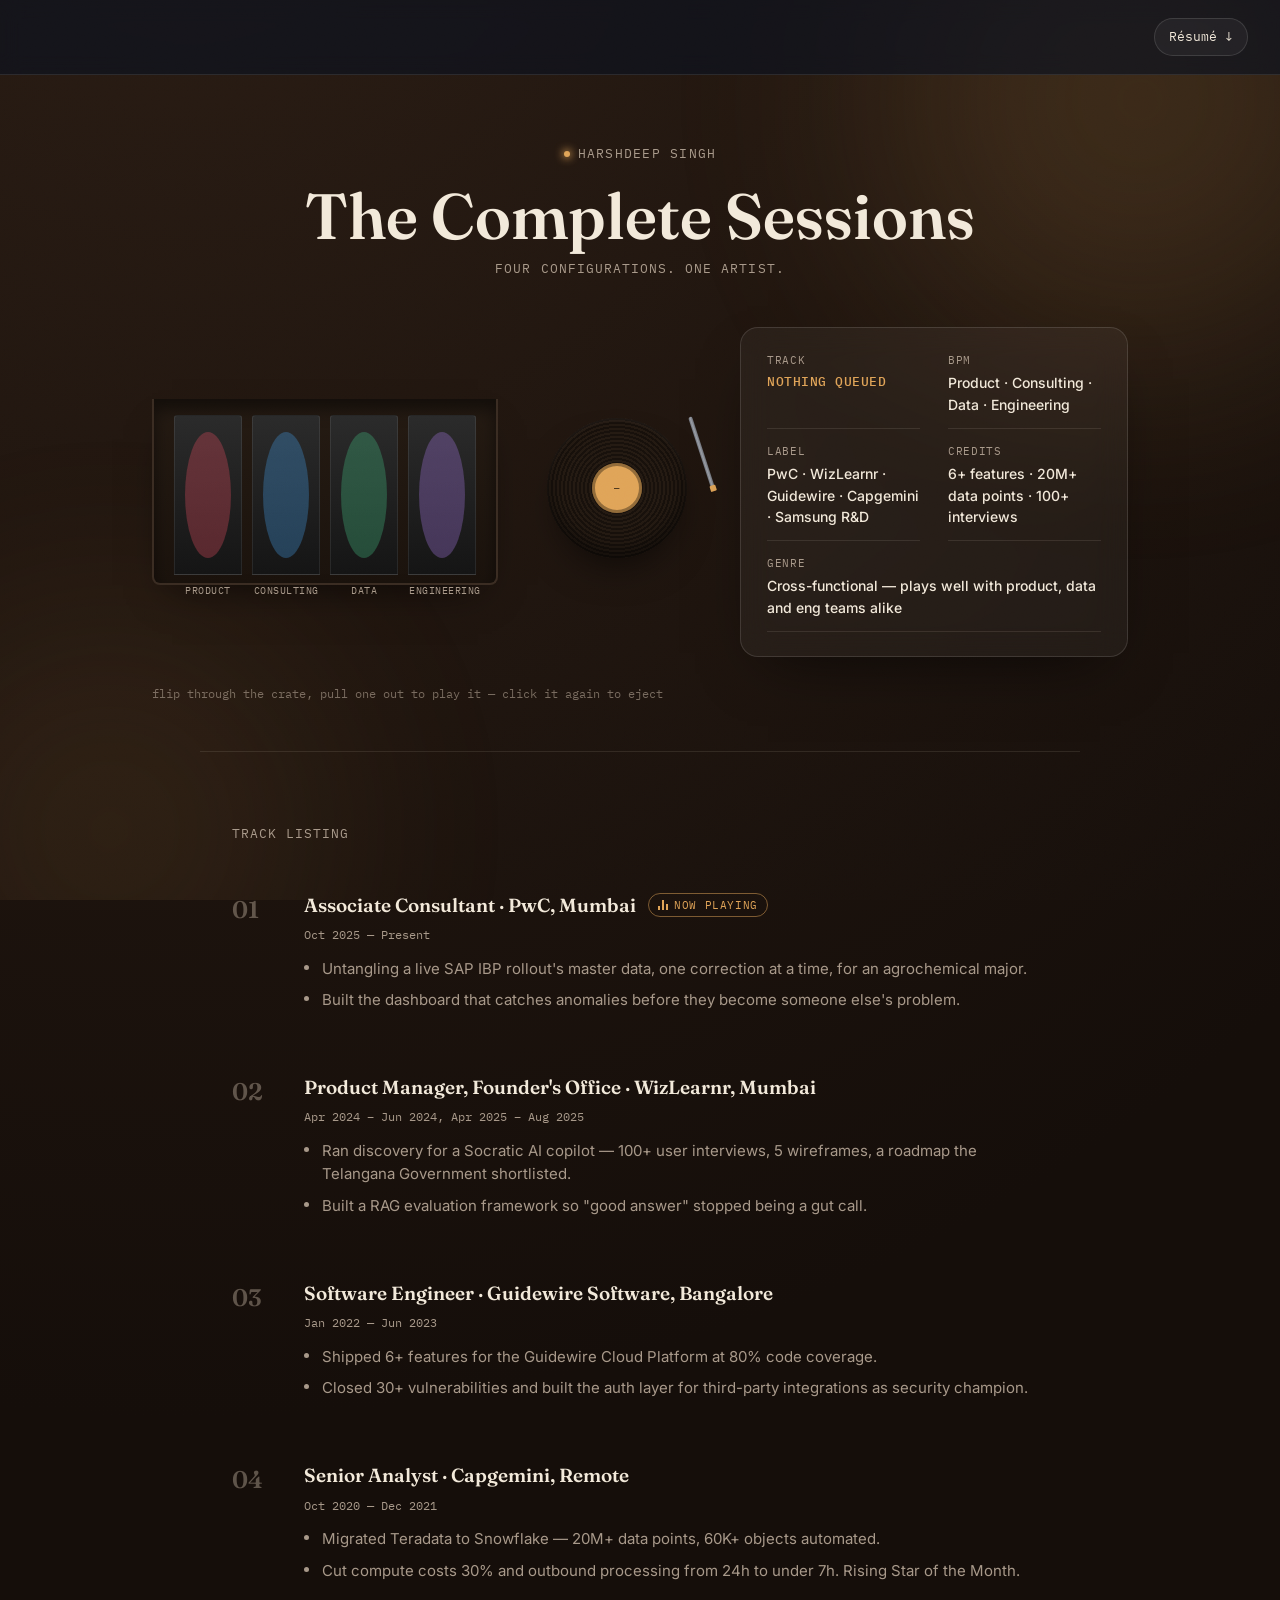
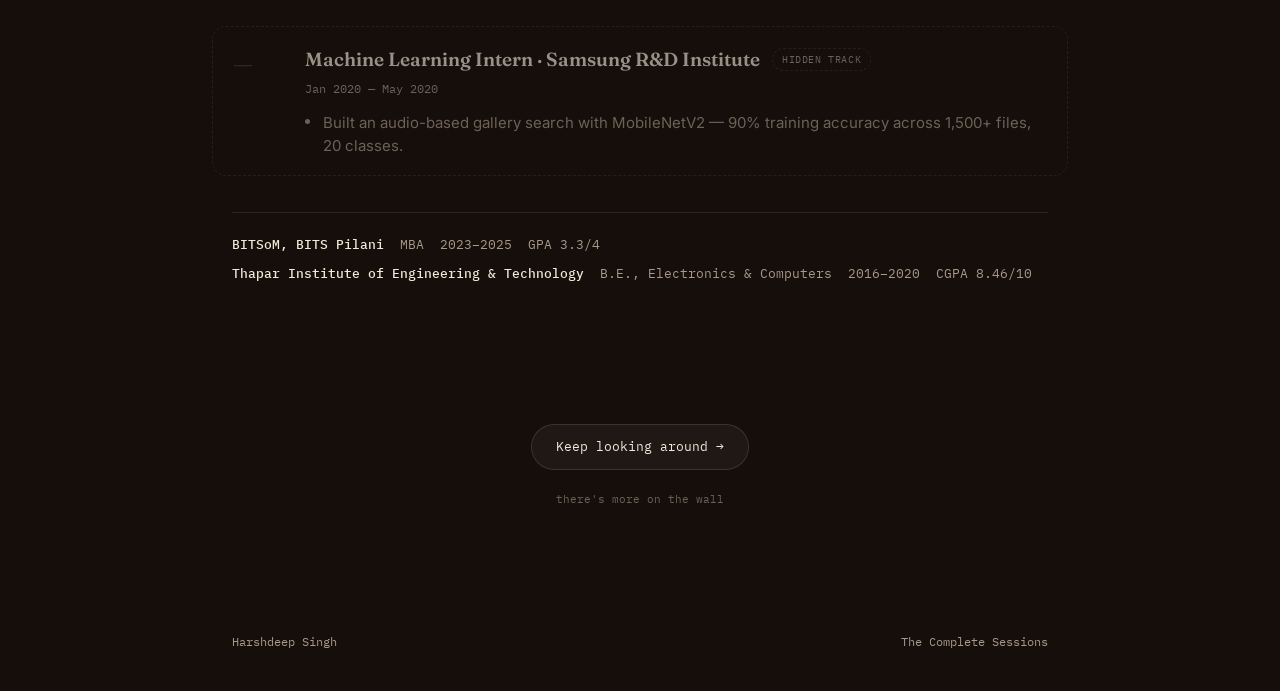
==== floor.html @ f2054746 "Add files via upload" ====
<!DOCTYPE html>
<html lang="en">
<head>
<meta charset="UTF-8">
<meta name="viewport" content="width=device-width, initial-scale=1.0">
<title>Harshdeep's — The Floor</title>
<meta name="description" content="Harshdeep Singh — four configurations, one artist: Product, Consulting, Data, Engineering.">

<link rel="preconnect" href="https://fonts.googleapis.com">
<link rel="preconnect" href="https://fonts.gstatic.com" crossorigin>
<link href="https://fonts.googleapis.com/css2?family=Fraunces:opsz,wght@9..144,300;9..144,500;9..144,600;9..144,700&family=Inter:wght@400;500;600&family=IBM+Plex+Mono:wght@400;500&display=swap" rel="stylesheet">
<link rel="stylesheet" href="styles.css">
</head>
<body data-mode="overview" data-page="floor">

<div class="grain" aria-hidden="true"></div>
<div class="bg-ambient" aria-hidden="true">
  <span class="blob blob--a"></span>
  <span class="blob blob--b"></span>
</div>

<nav class="nav">
  <div class="nav__links"></div>
  <a class="nav__resume" href="https://drive.google.com/file/d/1-5M2BheT80IlMUJ9oXyYekqQb4ygV8jG/view?usp=sharing" target="_blank" rel="noopener">Résumé ↓</a>
</nav>

<main>

  <!-- COVER + CRATE -->
  <section class="hero" id="top">
    <div class="cover">
      <p class="hero__kicker"><span class="kicker-dot"></span>Harshdeep Singh</p>
      <h1 class="hero__headline">The Complete Sessions</h1>
      <p class="hero__sub">Four configurations. One artist.</p>
    </div>

    <div class="hero__grid">
      <div class="rig">
        <div class="crate" id="crate">
          <div class="sleeve" data-mode="product">
            <span class="sleeve__label">Product</span>
          </div>
          <div class="sleeve" data-mode="consulting">
            <span class="sleeve__label">Consulting</span>
          </div>
          <div class="sleeve" data-mode="data">
            <span class="sleeve__label">Data</span>
          </div>
          <div class="sleeve" data-mode="engineering">
            <span class="sleeve__label">Engineering</span>
          </div>
        </div>

        <div class="player">
          <div class="platter" id="platter"></div>
          <div class="platter__label" id="platter-label"><span id="track-name">—</span></div>
          <div class="needle" id="needle"></div>
        </div>
      </div>

      <div class="spec-card" id="liner-notes">
        <p class="spec__row">
          <span class="spec__label">Track</span>
          <span class="spec__value" id="spec-config">Nothing queued</span>
        </p>
        <p class="spec__row">
          <span class="spec__label">BPM</span>
          <span class="spec__value" id="spec-stack">Product · Consulting · Data · Engineering</span>
        </p>
        <p class="spec__row">
          <span class="spec__label">Label</span>
          <span class="spec__value" id="spec-proven">PwC · WizLearnr · Guidewire · Capgemini · Samsung R&amp;D</span>
        </p>
        <p class="spec__row">
          <span class="spec__label">Credits</span>
          <span class="spec__value" id="spec-shipped">6+ features · 20M+ data points · 100+ interviews</span>
        </p>
        <p class="spec__row spec__row--wide">
          <span class="spec__label">Genre</span>
          <span class="spec__value" id="spec-deploy">Cross-functional — plays well with product, data and eng teams alike</span>
        </p>
      </div>
    </div>

    <p class="hero__hint" id="hint">flip through the crate, pull one out to play it — click it again to eject</p>
  </section>

  <!-- TRACK LISTING (Experience) -->
  <section class="section" id="tracklist">
    <p class="eyebrow">Track listing</p>

    <div class="tracks">

      <article class="track" data-mode="consulting">
        <div class="track__num">01</div>
        <div class="track__body">
          <div class="track__head">
            <h3>Associate Consultant · PwC, Mumbai</h3>
            <span class="now-playing"><span class="eq"><i></i><i></i><i></i></span>Now Playing</span>
          </div>
          <p class="track__date">Oct 2025 — Present</p>
          <ul>
            <li>Untangling a live SAP IBP rollout's master data, one correction at a time, for an agrochemical major.</li>
            <li>Built the dashboard that catches anomalies before they become someone else's problem.</li>
          </ul>
        </div>
      </article>

      <article class="track" data-mode="product">
        <div class="track__num">02</div>
        <div class="track__body">
          <h3>Product Manager, Founder's Office · WizLearnr, Mumbai</h3>
          <p class="track__date">Apr 2024 – Jun 2024, Apr 2025 – Aug 2025</p>
          <ul>
            <li>Ran discovery for a Socratic AI copilot — 100+ user interviews, 5 wireframes, a roadmap the Telangana Government shortlisted.</li>
            <li>Built a RAG evaluation framework so "good answer" stopped being a gut call.</li>
          </ul>
        </div>
      </article>

      <article class="track" data-mode="engineering">
        <div class="track__num">03</div>
        <div class="track__body">
          <h3>Software Engineer · Guidewire Software, Bangalore</h3>
          <p class="track__date">Jan 2022 — Jun 2023</p>
          <ul>
            <li>Shipped 6+ features for the Guidewire Cloud Platform at 80% code coverage.</li>
            <li>Closed 30+ vulnerabilities and built the auth layer for third-party integrations as security champion.</li>
          </ul>
        </div>
      </article>

      <article class="track" data-mode="data">
        <div class="track__num">04</div>
        <div class="track__body">
          <h3>Senior Analyst · Capgemini, Remote</h3>
          <p class="track__date">Oct 2020 — Dec 2021</p>
          <ul>
            <li>Migrated Teradata to Snowflake — 20M+ data points, 60K+ objects automated.</li>
            <li>Cut compute costs 30% and outbound processing from 24h to under 7h. Rising Star of the Month.</li>
          </ul>
        </div>
      </article>

      <article class="track track--hidden" data-mode="data">
        <div class="track__num">—</div>
        <div class="track__body">
          <div class="track__head">
            <h3>Machine Learning Intern · Samsung R&amp;D Institute</h3>
            <span class="hidden-tag">Hidden Track</span>
          </div>
          <p class="track__date">Jan 2020 — May 2020</p>
          <ul>
            <li>Built an audio-based gallery search with MobileNetV2 — 90% training accuracy across 1,500+ files, 20 classes.</li>
          </ul>
        </div>
      </article>

    </div>

    <div class="edu-strip">
      <p><span>BITSoM, BITS Pilani</span><span>MBA</span><span>2023–2025</span><span>GPA 3.3/4</span></p>
      <p><span>Thapar Institute of Engineering &amp; Technology</span><span>B.E., Electronics &amp; Computers</span><span>2016–2020</span><span>CGPA 8.46/10</span></p>
    </div>
  </section>

  <div class="continue">
    <a class="continue__link" href="wall.html">Keep looking around →</a>
    <p class="continue__hint">there's more on the wall</p>
  </div>

</main>

<footer class="footer">
  <span>Harshdeep Singh</span>
  <span>The Complete Sessions</span>
</footer>

<div class="toast" id="toast" role="status" aria-live="polite"></div>

<script src="script.js"></script>
</body>
</html>
---- styles.css ----
/* ---------- Tokens ---------- */
:root {
  --bg-0: #150e0a;
  --bg-1: #1f150f;
  --bg-2: #2b1d14;

  --text: #f2e9da;
  --text-soft: #a8998a;
  --line: rgba(242, 233, 218, 0.1);

  --glass-fill: rgba(255, 255, 255, 0.045);
  --glass-fill-strong: rgba(255, 255, 255, 0.08);
  --glass-border: rgba(255, 255, 255, 0.12);

  --accent: #e0a458;
  --c-overview: #e0a458;
  --c-product: #d1495b;
  --c-consulting: #3f8fd1;
  --c-data: #3fae7a;
  --c-engineering: #9a6fd1;
  --neon: #ff3f6b;

  --font-display: "Fraunces", serif;
  --font-body: "Inter", -apple-system, sans-serif;
  --font-mono: "IBM Plex Mono", monospace;

  --wrap: 880px;
}

/* Per-page lighting mood — same family, different feel */
body[data-page="sign"] { --bg-0: #0a0806; --bg-1: #14100b; --bg-2: #1c1610; }
body[data-page="wall"] { --bg-0: #100c0a; --bg-1: #1c1512; --bg-2: #26190f; --text-soft: #9c9184; }
body[data-page="counter"] { --bg-0: #110b08; --bg-1: #1a120c; --bg-2: #221609; }

* { box-sizing: border-box; }

@media (prefers-reduced-motion: reduce) {
  * { animation-duration: 0.001ms !important; transition-duration: 0.001ms !important; }
}

body {
  margin: 0;
  background: radial-gradient(circle at 15% -10%, var(--bg-2), var(--bg-0) 60%);
  color: var(--text);
  font-family: var(--font-body);
  font-size: 16px;
  line-height: 1.55;
  min-height: 100vh;
  overflow-x: clip;
}

a { color: inherit; }
ul { margin: 0; padding: 0; list-style: none; }
button { font-family: inherit; }

/* ---------- Ambient background ---------- */
.bg-ambient { position: fixed; inset: 0; z-index: -1; overflow: hidden; pointer-events: none; }
.blob {
  position: absolute;
  border-radius: 50%;
  filter: blur(120px);
  transition: background 0.8s ease;
}
.blob--a { width: 520px; height: 520px; top: -160px; right: -120px; background: var(--accent); opacity: 0.16; }
.blob--b { width: 420px; height: 420px; bottom: -140px; left: -100px; background: var(--accent); opacity: 0.1; }

/* ---------- Nav ---------- */
.nav {
  position: sticky;
  top: 0;
  z-index: 20;
  display: flex;
  align-items: center;
  justify-content: flex-end;
  gap: 28px;
  padding: 18px 32px;
  background: rgba(11, 18, 32, 0.65);
  backdrop-filter: blur(10px);
  border-bottom: 1px solid var(--line);
}

.nav__links { display: flex; gap: 26px; font-size: 14px; margin-right: auto; }
.nav__links a { text-decoration: none; color: var(--text-soft); transition: color 0.2s ease; }
.nav__links a:hover, .nav__links a:focus-visible { color: var(--text); }

.nav__resume {
  font-family: var(--font-mono);
  font-size: 13px;
  text-decoration: none;
  border: 1px solid var(--glass-border);
  background: var(--glass-fill);
  padding: 8px 14px;
  border-radius: 999px;
  transition: background 0.2s ease, border-color 0.2s ease;
  white-space: nowrap;
}
.nav__resume:hover, .nav__resume:focus-visible {
  background: var(--text);
  color: var(--bg-0);
  border-color: var(--text);
}

@media (max-width: 640px) {
  .nav__links { display: none; }
  .nav { padding: 16px 20px; justify-content: flex-end; }
}

/* ---------- Hero ---------- */
.hero { max-width: 1040px; margin: 0 auto; padding: 64px 32px 48px; }

.cover { text-align: center; margin-bottom: 48px; }

.hero__kicker {
  display: inline-flex;
  align-items: center;
  gap: 8px;
  font-family: var(--font-mono);
  font-size: 12.5px;
  text-transform: uppercase;
  letter-spacing: 0.1em;
  color: var(--text-soft);
  margin: 0 0 18px;
}
.kicker-dot {
  width: 6px; height: 6px; border-radius: 50%;
  background: var(--accent);
  box-shadow: 0 0 8px 1px var(--accent);
  transition: background 0.4s ease, box-shadow 0.4s ease;
}

.hero__headline {
  font-family: var(--font-display);
  font-weight: 600;
  font-size: clamp(38px, 6vw, 64px);
  line-height: 1.05;
  margin: 0 0 10px;
  color: var(--text);
}
.hero__sub {
  font-family: var(--font-mono);
  font-size: 13px;
  text-transform: uppercase;
  letter-spacing: 0.08em;
  color: var(--text-soft);
  margin: 0;
}

.hero__grid {
  display: grid;
  grid-template-columns: auto 1fr;
  align-items: center;
  gap: 48px;
}

@media (max-width: 860px) {
  .hero__grid { grid-template-columns: 1fr; justify-items: center; text-align: center; }
}

/* ---------- Spec card ---------- */
.spec-card {
  max-width: 480px;
  background: var(--glass-fill);
  backdrop-filter: blur(16px);
  border: 1px solid var(--glass-border);
  border-radius: 18px;
  padding: 24px 26px;
  display: grid;
  grid-template-columns: 1fr 1fr;
  gap: 14px 28px;
  box-shadow: 0 24px 60px -28px rgba(0, 0, 0, 0.7);
}
.spec__row--wide { grid-column: 1 / -1; }
.spec__row {
  display: flex;
  flex-direction: column;
  gap: 4px;
  margin: 0;
  padding-bottom: 12px;
  border-bottom: 1px solid var(--line);
}
.spec__label {
  font-family: var(--font-mono);
  font-size: 10.5px;
  text-transform: uppercase;
  letter-spacing: 0.06em;
  color: var(--text-soft);
}
.spec__value { font-size: 14px; font-weight: 500; transition: color 0.3s ease; }
#spec-config { color: var(--accent); font-family: var(--font-mono); text-transform: uppercase; font-size: 12.5px; letter-spacing: 0.04em; }

@media (max-width: 480px) {
  .spec-card { grid-template-columns: 1fr; }
}

.hero__hint {
  font-family: var(--font-mono);
  font-size: 12px;
  color: var(--text-soft);
  opacity: 0.65;
  margin: 28px 0 0;
}

/* ---------- Reel ---------- */

/* ---------- Grain ---------- */
.grain {
  position: fixed;
  inset: 0;
  z-index: 40;
  pointer-events: none;
  opacity: 0.05;
  mix-blend-mode: overlay;
  background-image: url("data:image/svg+xml,%3Csvg xmlns='http://www.w3.org/2000/svg' width='120' height='120'%3E%3Cfilter id='n'%3E%3CfeTurbulence type='fractalNoise' baseFrequency='0.9' numOctaves='2' stitchTiles='stitch'/%3E%3C/filter%3E%3Crect width='100%25' height='100%25' filter='url(%23n)'/%3E%3C/svg%3E");
}

/* ---------- Crate + player ---------- */
.rig { display: flex; align-items: flex-end; gap: 44px; flex-wrap: wrap; justify-content: center; }

.crate {
  display: flex;
  align-items: flex-end;
  gap: 10px;
  padding: 16px 20px 8px;
  border: 2px solid #3a2c22;
  border-top: none;
  border-radius: 0 0 8px 8px;
  background: linear-gradient(180deg, #241a12, #1a120c);
  box-shadow: inset 0 10px 16px rgba(0, 0, 0, 0.5), 0 20px 40px -20px rgba(0, 0, 0, 0.7);
}

.sleeve {
  width: 68px;
  height: 160px;
  border-radius: 3px 3px 0 0;
  background: linear-gradient(180deg, #2a2a2a, #141414);
  border: 1px solid rgba(255, 255, 255, 0.08);
  cursor: pointer;
  position: relative;
  transform-origin: bottom center;
  transform: perspective(420px) rotateX(0deg) translateY(0);
  transition: transform 0.2s ease-out, box-shadow 0.2s ease, border-color 0.3s ease;
}
.sleeve[data-mode="product"] { --c: var(--c-product); }
.sleeve[data-mode="consulting"] { --c: var(--c-consulting); }
.sleeve[data-mode="data"] { --c: var(--c-data); }
.sleeve[data-mode="engineering"] { --c: var(--c-engineering); }

.sleeve::before {
  content: "";
  position: absolute;
  inset: 16px 10px;
  border-radius: 50%;
  background: var(--c);
  opacity: 0.35;
  transition: opacity 0.3s ease;
}
.sleeve__label {
  position: absolute;
  bottom: -24px;
  left: 0;
  right: 0;
  text-align: center;
  font-family: var(--font-mono);
  font-size: 10px;
  text-transform: uppercase;
  letter-spacing: 0.05em;
  color: var(--text-soft);
  white-space: nowrap;
}
.sleeve.is-near { transform: perspective(420px) rotateX(-14deg) translateY(-10px); box-shadow: 0 10px 20px -8px rgba(0, 0, 0, 0.6); }
.sleeve.is-picked {
  transform: perspective(420px) rotateX(-22deg) translateY(-28px) scale(1.05);
  box-shadow: 0 0 26px -4px var(--c);
  border-color: var(--c);
}
.sleeve.is-picked::before { opacity: 0.7; }

.player { width: 150px; height: 150px; position: relative; flex-shrink: 0; margin-bottom: 22px; }
.platter {
  position: absolute; left: 5px; top: 5px; width: 140px; height: 140px; border-radius: 50%;
  background: repeating-radial-gradient(circle at center, #17100b 0px, #17100b 2px, #241a12 2px, #241a12 4px);
  box-shadow: inset 0 2px 4px rgba(255, 255, 255, 0.06), inset 0 -8px 16px rgba(0, 0, 0, 0.5), 0 20px 40px -18px rgba(0, 0, 0, 0.7);
}
.platter.is-spinning { animation: platterSpin 3s linear infinite; }
@keyframes platterSpin { to { transform: rotate(360deg); } }

.platter__label {
  position: absolute; left: 50%; top: 50%; width: 50px; height: 50px; border-radius: 50%;
  transform: translate(-50%, -50%);
  background: var(--accent);
  display: flex; align-items: center; justify-content: center; text-align: center;
  box-shadow: inset 0 0 0 3px rgba(0, 0, 0, 0.35);
  transition: background 0.3s ease;
}
#track-name { font-family: var(--font-mono); font-size: 8.5px; text-transform: uppercase; letter-spacing: 0.04em; color: rgba(0, 0, 0, 0.65); font-weight: 600; padding: 0 4px; }

.needle {
  position: absolute; top: 4px; right: 0; width: 4px; height: 76px;
  background: linear-gradient(90deg, #6c7078, #9a9ea6 45%, #6c7078);
  border-radius: 2px;
  transform-origin: top center;
  transform: rotate(-18deg);
  transition: transform 0.6s cubic-bezier(0.22, 1.4, 0.36, 1);
}
.needle.is-down { transform: rotate(24deg); }
.needle::after { content: ""; position: absolute; bottom: -2px; left: 50%; transform: translateX(-50%); width: 6px; height: 6px; border-radius: 1px; background: var(--accent); transition: background 0.3s ease; }

@media (max-width: 480px) {
  .sleeve { width: 54px; height: 130px; }
  .player { width: 120px; height: 120px; }
  .platter { width: 110px; height: 110px; }
}

/* ---------- Track listing ---------- */
.tracks { display: flex; flex-direction: column; gap: 26px; }

.track {
  display: grid;
  grid-template-columns: 48px 1fr;
  gap: 24px;
  padding: 18px 20px;
  margin: 0 -20px;
  border-radius: 14px;
  transition: opacity 0.35s ease, background 0.35s ease, filter 0.35s ease;
}

.track__num {
  font-family: var(--font-display);
  font-weight: 600;
  font-size: 24px;
  color: var(--text-soft);
  opacity: 0.5;
}

.track__head { display: flex; align-items: center; gap: 12px; flex-wrap: wrap; }
.track__body h3 { font-family: var(--font-display); font-weight: 600; font-size: 19px; margin: 0; color: var(--text); }
.track__date { font-family: var(--font-mono); font-size: 12px; color: var(--text-soft); margin: 6px 0 12px; }
.track__body ul { display: flex; flex-direction: column; gap: 8px; }
.track__body li { position: relative; padding-left: 18px; font-size: 15px; color: var(--text-soft); }
.track__body li::before {
  content: ""; position: absolute; left: 0; top: 8px; width: 5px; height: 5px; border-radius: 50%; background: var(--text-soft);
}

.now-playing {
  display: inline-flex; align-items: center; gap: 6px;
  font-family: var(--font-mono); font-size: 10.5px; text-transform: uppercase; letter-spacing: 0.06em;
  color: var(--accent); border: 1px solid color-mix(in srgb, var(--accent) 50%, transparent);
  padding: 3px 9px; border-radius: 999px;
}
.eq { display: flex; align-items: flex-end; gap: 2px; height: 10px; }
.eq i { display: block; width: 2px; background: var(--accent); animation: eqBounce 0.9s ease-in-out infinite; }
.eq i:nth-child(1) { height: 40%; animation-delay: -0.6s; }
.eq i:nth-child(2) { height: 100%; animation-delay: -0.3s; }
.eq i:nth-child(3) { height: 65%; }
@keyframes eqBounce { 0%, 100% { transform: scaleY(0.4); } 50% { transform: scaleY(1); } }

.track--hidden { opacity: 0.6; border: 1px dashed var(--glass-border); border-radius: 14px; }
.track--hidden .track__num { opacity: 0.3; }
.hidden-tag {
  font-family: var(--font-mono); font-size: 10px; text-transform: uppercase; letter-spacing: 0.06em;
  color: var(--text-soft); border: 1px dashed var(--glass-border); padding: 3px 9px; border-radius: 999px;
}

.track.is-active { background: var(--glass-fill); }
.track.is-active .track__body li { color: var(--text); }
.track.is-dim { opacity: 0.3; filter: grayscale(0.5); }

@media (max-width: 640px) {
  .track { grid-template-columns: 1fr; margin: 0; padding: 14px; }
}

.section-note { font-size: 14px; color: var(--text-soft); margin: -16px 0 24px; max-width: 480px; }

/* ---------- Sections ---------- */
.section { max-width: var(--wrap); margin: 0 auto; padding: 72px 32px; border-top: 1px solid var(--line); }
.section--tight { padding: 48px 32px; }

.eyebrow {
  font-family: var(--font-mono);
  font-size: 13px;
  text-transform: uppercase;
  letter-spacing: 0.08em;
  color: var(--text-soft);
  margin: 0 0 28px;
}

/* Timeline */
.timeline { display: flex; flex-direction: column; gap: 28px; }

.tl-item {
  display: grid;
  grid-template-columns: 200px 1fr;
  gap: 28px;
  padding: 20px;
  margin: 0 -20px;
  border-radius: 16px;
  border-left: 3px solid var(--line);
  transition: opacity 0.35s ease, border-color 0.35s ease, background 0.35s ease, filter 0.35s ease;
}

.tl-item__when { display: flex; flex-direction: column; gap: 10px; }
.tl-item__date { font-family: var(--font-mono); font-size: 12.5px; color: var(--text-soft); }

.tl-item__tag {
  font-family: var(--font-mono);
  font-size: 11px;
  text-transform: uppercase;
  letter-spacing: 0.06em;
  padding: 4px 10px;
  border-radius: 999px;
  width: fit-content;
  color: var(--bg-0);
  font-weight: 600;
}
.tl-item__tag[data-tag="product"] { background: var(--c-product); }
.tl-item__tag[data-tag="consulting"] { background: var(--c-consulting); }
.tl-item__tag[data-tag="data"] { background: var(--c-data); }
.tl-item__tag[data-tag="engineering"] { background: var(--c-engineering); }

.tl-item__body h3 { font-family: var(--font-display); font-weight: 600; font-size: 19px; margin: 0 0 12px; color: var(--text); }
.tl-item__body ul { display: flex; flex-direction: column; gap: 8px; }
.tl-item__body li { position: relative; padding-left: 18px; font-size: 15px; color: var(--text-soft); }
.tl-item__body li::before {
  content: "";
  position: absolute;
  left: 0; top: 8px;
  width: 5px; height: 5px;
  border-radius: 50%;
  background: var(--text-soft);
}

.tl-item.is-active { border-left-color: var(--accent); background: var(--glass-fill); }
.tl-item.is-active .tl-item__body li { color: var(--text); }
.tl-item.is-dim { opacity: 0.28; filter: grayscale(0.5); }

@media (max-width: 640px) {
  .tl-item { grid-template-columns: 1fr; margin: 0; padding: 16px 14px; }
}

/* Education strip */
.edu-strip { margin-top: 36px; padding-top: 22px; border-top: 1px solid var(--line); }
.edu-strip p {
  display: flex;
  flex-wrap: wrap;
  gap: 16px;
  font-family: var(--font-mono);
  font-size: 13px;
  color: var(--text-soft);
  margin: 0 0 8px;
}
.edu-strip p span:first-child { color: var(--text); font-weight: 500; }

/* Work */
.work-grid { display: grid; grid-template-columns: 1fr 1fr; gap: 20px; margin-bottom: 24px; }

.work-card {
  padding: 24px;
  border: 1px solid var(--glass-border);
  border-radius: 18px;
  background: var(--glass-fill);
  backdrop-filter: blur(10px);
  transition: opacity 0.35s ease, filter 0.35s ease;
}
.work-card__tag {
  font-family: var(--font-mono);
  font-size: 11px;
  text-transform: uppercase;
  letter-spacing: 0.06em;
  padding: 4px 10px;
  border-radius: 999px;
  color: var(--bg-0);
  font-weight: 600;
  display: inline-block;
  margin-bottom: 12px;
}
.work-card__tag[data-tag="consulting"] { background: var(--c-consulting); }
.work-card__tag[data-tag="data"] { background: var(--c-data); }

.work-card h3 { font-family: var(--font-display); font-weight: 600; font-size: 18px; margin: 0 0 8px; color: var(--text); }
.work-card p { margin: 0; font-size: 14.5px; color: var(--text-soft); }
.work-card.is-dim { opacity: 0.28; filter: grayscale(0.5); }

.work-cta { font-family: var(--font-mono); font-size: 14px; text-decoration: none; border-bottom: 1px solid var(--text); padding-bottom: 2px; }

@media (max-width: 640px) {
  .work-grid { grid-template-columns: 1fr; }
}

/* Chips */
.chip-row { display: flex; flex-wrap: wrap; gap: 10px; }
.chip {
  font-family: var(--font-mono);
  font-size: 12.5px;
  padding: 7px 14px;
  border-radius: 999px;
  border: 1px solid var(--glass-border);
  background: var(--glass-fill);
  color: var(--text-soft);
  transition: opacity 0.35s ease, border-color 0.3s ease, color 0.3s ease, background 0.3s ease, filter 0.35s ease;
}
.chip[data-mode="product"].is-active { border-color: var(--c-product); color: var(--c-product); background: color-mix(in srgb, var(--c-product) 14%, var(--glass-fill)); }
.chip[data-mode="consulting"].is-active { border-color: var(--c-consulting); color: var(--c-consulting); background: color-mix(in srgb, var(--c-consulting) 14%, var(--glass-fill)); }
.chip[data-mode="data"].is-active { border-color: var(--c-data); color: var(--c-data); background: color-mix(in srgb, var(--c-data) 14%, var(--glass-fill)); }
.chip[data-mode="engineering"].is-active { border-color: var(--c-engineering); color: var(--c-engineering); background: color-mix(in srgb, var(--c-engineering) 14%, var(--glass-fill)); }
.chip.is-dim { opacity: 0.28; filter: grayscale(0.5); }
.chip--flat { color: var(--text-soft); }

/* Track record */
.record { display: flex; flex-direction: column; gap: 24px; }
.record__label { font-family: var(--font-mono); font-size: 12px; text-transform: uppercase; letter-spacing: 0.05em; color: var(--text-soft); margin: 0 0 10px; }

/* Contact */
.contact { max-width: var(--wrap); margin: 0 auto; padding: 80px 32px; text-align: center; border-top: 1px solid var(--line); }
.eyebrow--light { color: var(--text-soft); }

.contact__heading {
  font-family: var(--font-display);
  font-weight: 500;
  font-size: clamp(30px, 5vw, 44px);
  margin: 0 0 36px;
  color: var(--text);
}

.contact__links {
  display: flex;
  justify-content: center;
  gap: 28px;
  flex-wrap: wrap;
  font-family: var(--font-mono);
  font-size: 15px;
}
.contact__links a {
  text-decoration: none;
  border-bottom: 1px solid var(--glass-border);
  padding-bottom: 3px;
  transition: border-color 0.2s ease;
}
.contact__links a:hover, .contact__links a:focus-visible { border-color: var(--text); }

/* Footer */
.footer {
  display: flex;
  justify-content: space-between;
  max-width: var(--wrap);
  margin: 0 auto;
  padding: 24px 32px 40px;
  font-family: var(--font-mono);
  font-size: 12px;
  color: var(--text-soft);
}

@media (max-width: 480px) {
  .footer { flex-direction: column; gap: 6px; text-align: center; }
}

/* ---------- Toast + confetti (easter egg) ---------- */
.toast {
  position: fixed;
  left: 50%;
  bottom: 32px;
  transform: translateX(-50%) translateY(16px);
  background: var(--glass-fill-strong);
  backdrop-filter: blur(16px);
  border: 1px solid var(--glass-border);
  color: var(--text);
  font-family: var(--font-mono);
  font-size: 13px;
  padding: 12px 20px;
  border-radius: 999px;
  opacity: 0;
  pointer-events: none;
  transition: opacity 0.3s ease, transform 0.3s ease;
  z-index: 50;
  max-width: 90vw;
  text-align: center;
}
.toast.is-visible { opacity: 1; transform: translateX(-50%) translateY(0); }

.particle {
  position: fixed;
  width: 6px;
  height: 6px;
  border-radius: 2px;
  pointer-events: none;
  z-index: 49;
  animation: particle-fly 0.9s ease-out forwards;
}
@keyframes particle-fly {
  to { transform: translate(var(--tx), var(--ty)) rotate(var(--tr)); opacity: 0; }
}

/* ---------- Simple page header (case studies etc.) ---------- */
.page-hero { max-width: var(--wrap); margin: 0 auto; padding: 80px 32px 40px; }
.page-hero h1 { font-family: var(--font-display); font-weight: 500; font-size: clamp(30px, 5vw, 48px); margin: 0 0 16px; }
.page-hero p { color: var(--text-soft); font-size: 17px; max-width: 560px; margin: 0 0 32px; }
.page-cta {
  display: inline-block;
  font-family: var(--font-mono);
  font-size: 13px;
  text-decoration: none;
  border: 1px solid var(--glass-border);
  background: var(--glass-fill);
  padding: 10px 18px;
  border-radius: 999px;
  margin-right: 12px;
  transition: background 0.2s ease, border-color 0.2s ease;
}
.page-cta:hover { background: var(--text); color: var(--bg-0); }

/* ---------- Continue CTA (shared) ---------- */
.continue { display: flex; flex-direction: column; align-items: center; gap: 10px; padding: 60px 32px 90px; text-align: center; }
.continue__link {
  font-family: var(--font-mono); font-size: 13px; text-decoration: none; color: var(--text);
  border: 1px solid var(--glass-border); background: var(--glass-fill); padding: 12px 24px; border-radius: 999px;
  transition: background 0.2s ease, border-color 0.2s ease, transform 0.15s ease;
}
.continue__link:hover { background: var(--accent); color: var(--bg-0); border-color: var(--accent); transform: translateY(-1px); }
.continue__hint { font-family: var(--font-mono); font-size: 11px; color: var(--text-soft); opacity: 0.6; }

/* ========================================================= */
/* Page: Sign (index.html)                                    */
/* ========================================================= */
.shopfront { min-height: 100vh; display: flex; flex-direction: column; align-items: center; justify-content: center; gap: 40px; padding: 40px 24px; text-align: center; }

.neon {
  font-family: var(--font-display); font-weight: 600; font-size: clamp(30px, 6vw, 48px);
  color: var(--neon); text-shadow: 0 0 6px var(--neon), 0 0 18px var(--neon), 0 0 40px color-mix(in srgb, var(--neon) 60%, transparent);
  animation: neonFlicker 4s ease-in-out infinite;
}
@keyframes neonFlicker {
  0%, 19%, 21%, 23%, 100% { opacity: 1; }
  20%, 22% { opacity: 0.4; }
}

.window {
  position: relative; width: min(560px, 86vw); height: 260px; border-radius: 8px;
  background: linear-gradient(155deg, var(--bg-2), var(--bg-0));
  border: 10px solid #2a1d13; box-shadow: inset 0 0 40px rgba(0,0,0,.7), 0 40px 80px -30px rgba(0,0,0,.8);
  overflow: hidden;
}
.window::before {
  content: ""; position: absolute; inset: 0;
  background: radial-gradient(circle at 30% 40%, color-mix(in srgb, var(--accent) 22%, transparent), transparent 60%);
  filter: blur(20px);
}
.window__hint { position: absolute; inset: 0; display: flex; align-items: center; justify-content: center;
  font-family: var(--font-mono); font-size: 11px; text-transform: uppercase; letter-spacing: 0.1em; color: var(--text-soft); opacity: 0.4; }

.sign {
  font-family: 'Caveat', 'Fraunces', cursive, serif; font-size: 24px; background: #2a1d13; color: var(--text);
  border: 3px solid #4a3624; padding: 14px 26px; border-radius: 4px; transform: rotate(-1.2deg);
  box-shadow: 0 10px 24px -10px rgba(0,0,0,.6);
}
.sign small { display: block; font-family: var(--font-mono); font-size: 11px; letter-spacing: 0.06em; color: var(--text-soft); margin-top: 6px; }

.door-btn {
  font-family: var(--font-mono); font-size: 13px; text-transform: uppercase; letter-spacing: 0.06em;
  color: var(--text); background: var(--glass-fill); border: 1px solid var(--glass-border);
  padding: 14px 30px; border-radius: 999px; cursor: pointer; transition: background 0.25s ease, transform 0.15s ease, border-color 0.25s ease;
}
.door-btn:hover { background: var(--accent); color: var(--bg-0); border-color: var(--accent); transform: translateY(-1px); }

.shopfront.is-leaving { animation: doorSwing 0.5s ease forwards; }
@keyframes doorSwing { to { opacity: 0; transform: scale(0.97); } }

/* ========================================================= */
/* Page: Wall (wall.html)                                     */
/* ========================================================= */
.wall-page { max-width: var(--wrap); margin: 0 auto; padding: 80px 32px 40px; }
.wall-row { display: flex; gap: 32px; flex-wrap: wrap; justify-content: center; margin-bottom: 64px; }

.framed, .plaque { width: 240px; padding: 20px; border-radius: 6px; text-align: center; position: relative; }
.framed {
  background: linear-gradient(155deg, #2a2018, #1a130d); border: 6px solid #5a4326;
  box-shadow: 0 16px 30px -14px rgba(0,0,0,.7), inset 0 0 0 1px color-mix(in srgb, var(--accent) 30%, transparent);
}
.framed h4 { font-family: var(--font-display); font-size: 16px; color: var(--accent); margin: 6px 0 8px; }
.framed p { font-size: 12.5px; color: var(--text-soft); margin: 0; line-height: 1.4; }
.stamp {
  position: absolute; top: 10px; right: 10px; border: 2px solid var(--c-product); color: var(--c-product);
  font-family: var(--font-mono); font-size: 9px; font-weight: 700; letter-spacing: 0.06em; padding: 2px 6px;
  border-radius: 3px; transform: rotate(8deg); opacity: 0.85;
}

.plaque { background: linear-gradient(155deg, #3a2a1a, #241a10); border: 3px solid #8a6a3a; box-shadow: 0 14px 26px -14px rgba(0,0,0,.7); }
.plaque__ribbon {
  width: 36px; height: 36px; margin: 0 auto 8px; border-radius: 50%;
  background: radial-gradient(circle at 35% 30%, #f2c14e, #a4780e);
  display: flex; align-items: center; justify-content: center; font-size: 17px; box-shadow: 0 3px 8px rgba(0,0,0,.5);
}
.plaque h4 { font-family: var(--font-display); font-size: 15px; color: var(--text); margin: 0 0 8px; }
.plaque p { font-size: 12.5px; color: var(--text-soft); margin: 0; line-height: 1.4; }

.board {
  background: #3a2c1f; border: 10px solid #241a12; border-radius: 6px; padding: 32px;
  display: flex; gap: 26px; flex-wrap: wrap; justify-content: center;
  box-shadow: inset 0 2px 10px rgba(0,0,0,.4), 0 20px 40px -20px rgba(0,0,0,.7);
  margin-bottom: 48px;
}
.flyer { position: relative; width: 160px; height: 140px; cursor: pointer; }
.flyer__back, .flyer__front { position: absolute; inset: 0; border-radius: 2px; padding: 14px; box-sizing: border-box; }
.flyer__back { background: #f2e9da; color: #241a12; transform: rotate(1.5deg); box-shadow: 0 6px 14px rgba(0,0,0,.4); }
.flyer__back p { font-family: var(--font-body); font-size: 12px; line-height: 1.4; margin: 0; }
.flyer__front {
  background: #e7dcc8; color: #241a12; transform: rotate(-2deg); box-shadow: 0 8px 16px rgba(0,0,0,.45);
  transition: transform 0.4s cubic-bezier(.34,1.5,.5,1); display: flex; align-items: center; justify-content: center; text-align: center;
}
.flyer__front h4 { font-family: var(--font-display); font-weight: 600; font-size: 15px; margin: 0; }
.flyer.is-peeled .flyer__front { transform: rotate(-18deg) translate(-32px, -28px); }
.flyer__pin {
  position: absolute; top: -6px; left: 50%; transform: translateX(-50%); width: 8px; height: 8px; border-radius: 50%;
  background: radial-gradient(circle at 35% 30%, var(--c-product), #8a2e18); z-index: 3; box-shadow: 0 2px 4px rgba(0,0,0,.5);
}
.board__hint { text-align: center; font-family: var(--font-mono); font-size: 11.5px; color: var(--text-soft); opacity: 0.65; margin: -28px 0 48px; }

/* small pinned badges for case comps / certs, cheaper than a full flyer */
.pin-row { display: flex; flex-wrap: wrap; gap: 12px; justify-content: center; }
.pin-badge {
  font-family: var(--font-mono); font-size: 11px; color: var(--text-soft); background: var(--glass-fill);
  border: 1px dashed var(--glass-border); padding: 6px 12px; border-radius: 4px; transform: rotate(var(--r, 0deg));
}
.pin-badge:nth-child(3n) { --r: -1.5deg; } .pin-badge:nth-child(3n+1) { --r: 1deg; }

/* ========================================================= */
/* Page: Counter (counter.html)                               */
/* ========================================================= */
.counter-page { max-width: var(--wrap); margin: 0 auto; padding: 80px 32px 40px; text-align: center; }

.card-holder {
  width: min(320px, 80vw); margin: 40px auto; padding: 28px 24px 20px; border-radius: 10px;
  background: linear-gradient(155deg, #241a12, #17110b); border: 1px solid var(--glass-border);
  box-shadow: inset 0 2px 6px rgba(0,0,0,.5), 0 24px 50px -24px rgba(0,0,0,.7);
}
.business-card {
  background: var(--text); color: var(--bg-0); border-radius: 6px; padding: 18px 20px; text-align: left;
  box-shadow: 0 10px 20px -8px rgba(0,0,0,.5); font-family: var(--font-body);
}
.business-card h4 { font-family: var(--font-display); font-size: 17px; margin: 0 0 4px; }
.business-card p { font-family: var(--font-mono); font-size: 11.5px; margin: 2px 0; opacity: 0.75; }
.business-card a { text-decoration: none; color: inherit; border-bottom: 1px solid currentColor; }
.card-holder__label { font-family: var(--font-mono); font-size: 10.5px; color: var(--text-soft); text-transform: uppercase; letter-spacing: 0.08em; margin-top: 14px; }

.staff-picks { margin-top: 56px; text-align: left; max-width: 520px; margin-left: auto; margin-right: auto; }
.staff-picks__board {
  background: #241a12; border: 8px solid #17110b; border-radius: 6px; padding: 20px 24px;
  box-shadow: inset 0 2px 8px rgba(0,0,0,.5);
}
.staff-picks__title { font-family: 'Caveat', cursive; font-size: 22px; color: var(--accent); margin: 0 0 10px; text-align: center; }
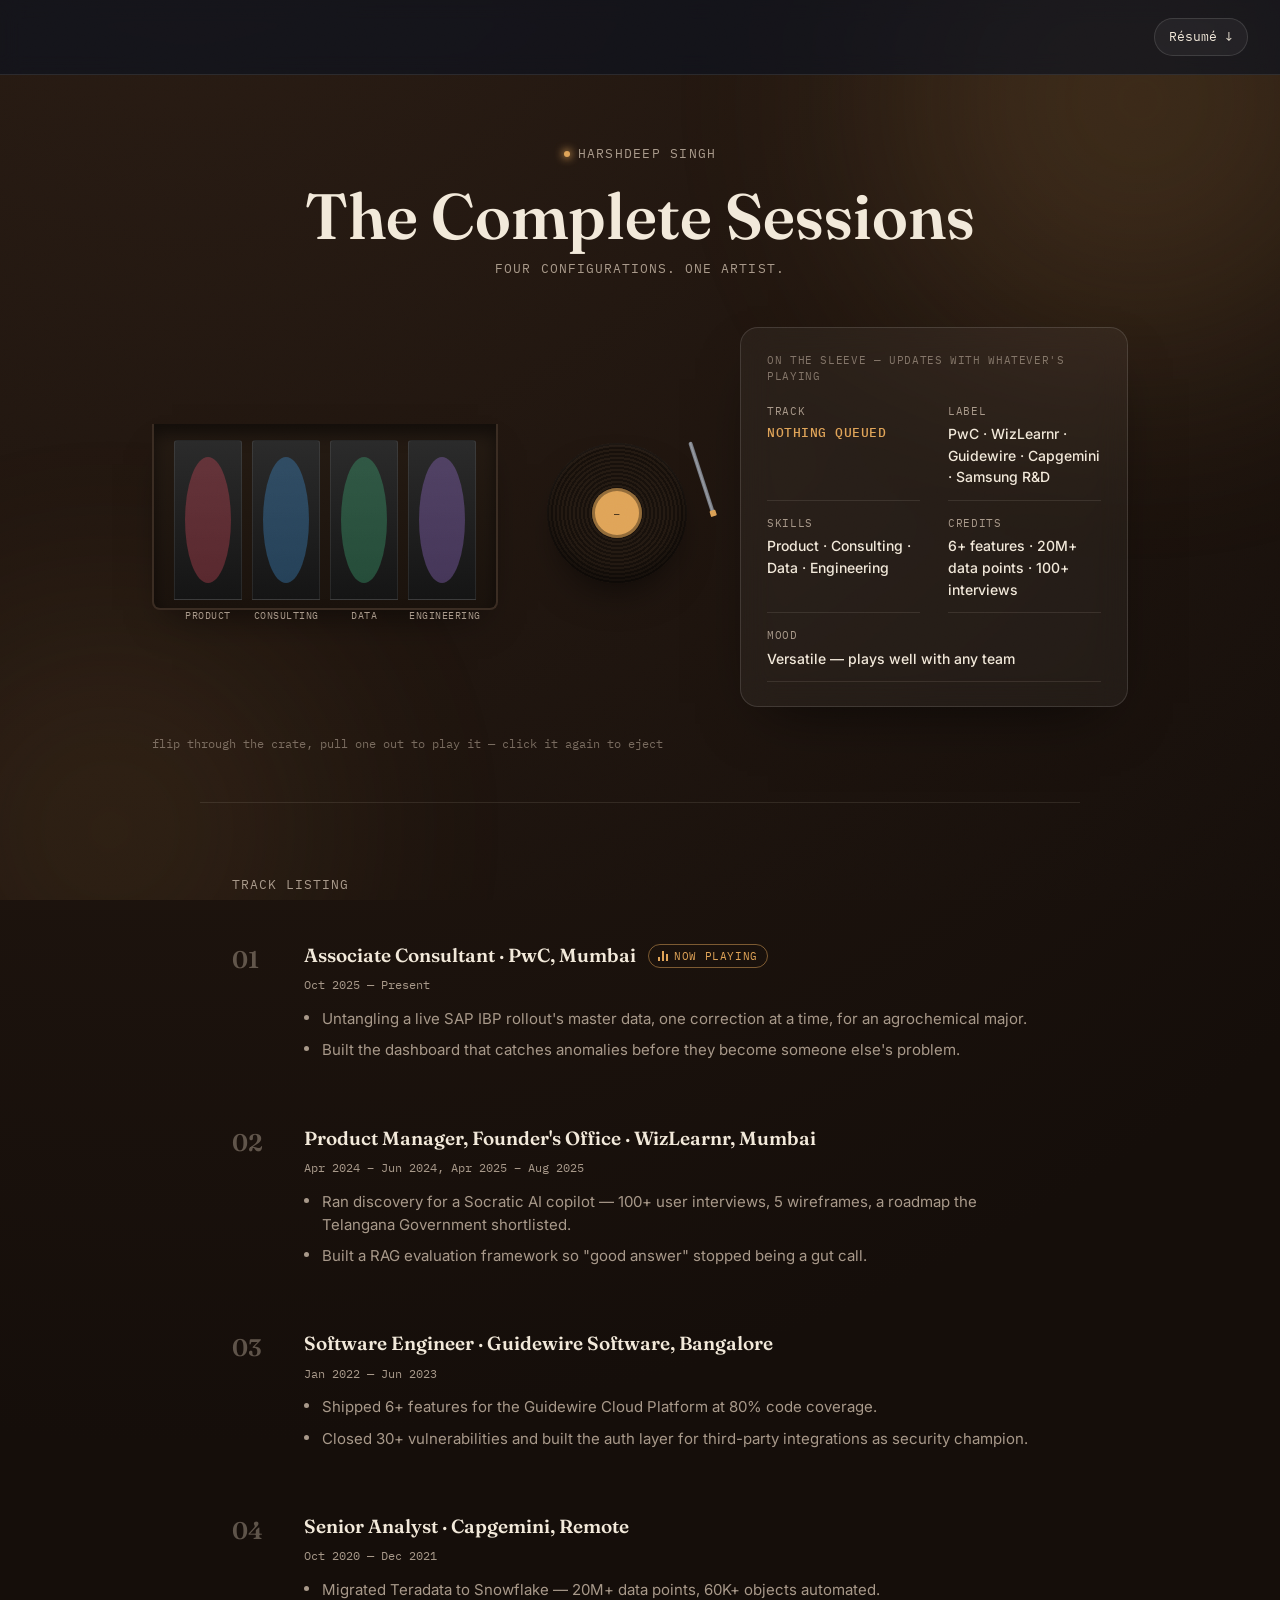
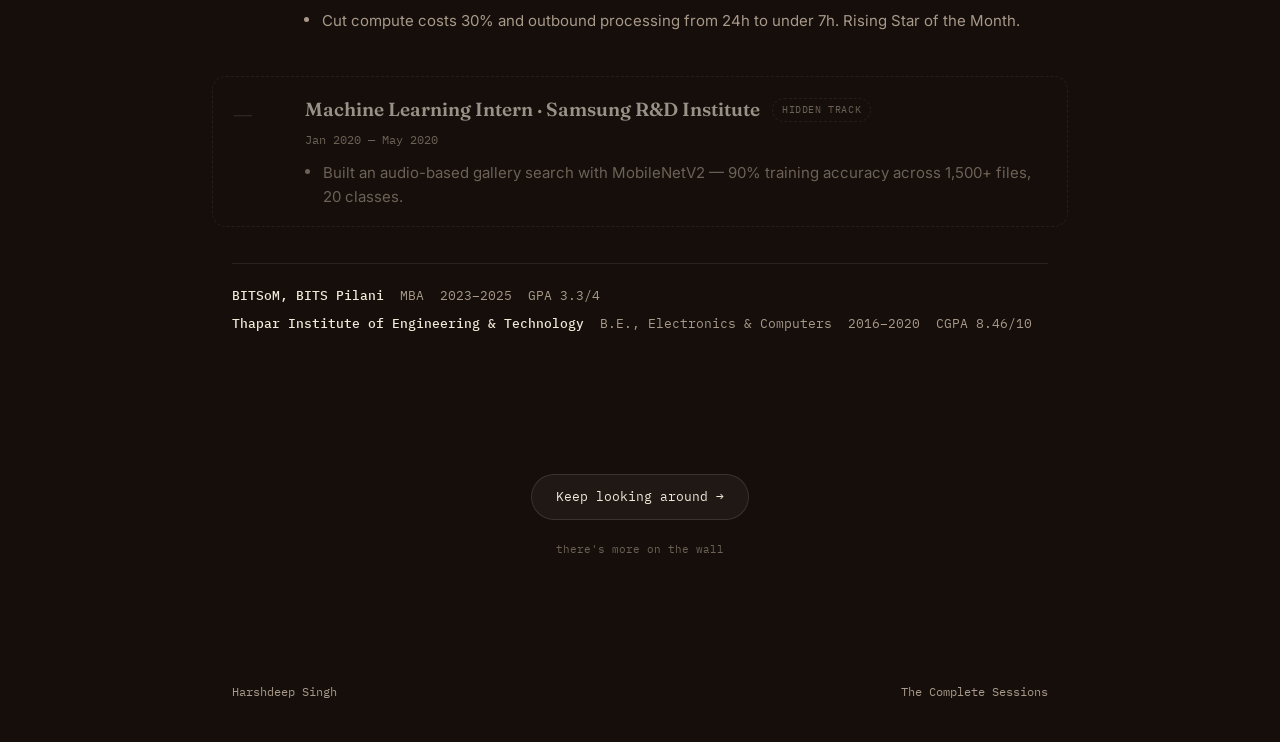
==== commit 59d3e877: "Add files via upload" ====
--- a/floor.html
+++ b/floor.html
@@ -59,25 +59,26 @@
       </div>
 
       <div class="spec-card" id="liner-notes">
+        <p class="spec-card__eyebrow">On the sleeve — updates with whatever's playing</p>
         <p class="spec__row">
           <span class="spec__label">Track</span>
           <span class="spec__value" id="spec-config">Nothing queued</span>
-        </p>
-        <p class="spec__row">
-          <span class="spec__label">BPM</span>
-          <span class="spec__value" id="spec-stack">Product · Consulting · Data · Engineering</span>
         </p>
         <p class="spec__row">
           <span class="spec__label">Label</span>
           <span class="spec__value" id="spec-proven">PwC · WizLearnr · Guidewire · Capgemini · Samsung R&amp;D</span>
         </p>
         <p class="spec__row">
+          <span class="spec__label">Skills</span>
+          <span class="spec__value" id="spec-stack">Product · Consulting · Data · Engineering</span>
+        </p>
+        <p class="spec__row">
           <span class="spec__label">Credits</span>
           <span class="spec__value" id="spec-shipped">6+ features · 20M+ data points · 100+ interviews</span>
         </p>
         <p class="spec__row spec__row--wide">
-          <span class="spec__label">Genre</span>
-          <span class="spec__value" id="spec-deploy">Cross-functional — plays well with product, data and eng teams alike</span>
+          <span class="spec__label">Mood</span>
+          <span class="spec__value" id="spec-deploy">Versatile — plays well with any team</span>
         </p>
       </div>
     </div>
--- a/styles.css
+++ b/styles.css
@@ -169,6 +169,16 @@
   gap: 14px 28px;
   box-shadow: 0 24px 60px -28px rgba(0, 0, 0, 0.7);
 }
+.spec-card__eyebrow {
+  grid-column: 1 / -1;
+  font-family: var(--font-mono);
+  font-size: 10.5px;
+  text-transform: uppercase;
+  letter-spacing: 0.06em;
+  color: var(--text-soft);
+  opacity: 0.7;
+  margin: 0 0 4px;
+}
 .spec__row--wide { grid-column: 1 / -1; }
 .spec__row {
   display: flex;
@@ -646,6 +656,23 @@
 .window__hint { position: absolute; inset: 0; display: flex; align-items: center; justify-content: center;
   font-family: var(--font-mono); font-size: 11px; text-transform: uppercase; letter-spacing: 0.1em; color: var(--text-soft); opacity: 0.4; }
 
+.library-bg {
+  position: fixed; inset: 0; z-index: -1;
+  background-image:
+    repeating-linear-gradient(0deg, transparent 0 132px, rgba(0,0,0,.55) 132px 140px),
+    repeating-linear-gradient(90deg,
+      hsl(24 28% 16%) 0px, hsl(24 28% 16%) 3px,
+      hsl(18 22% 12%) 3px, hsl(18 22% 12%) 6px,
+      hsl(32 20% 19%) 6px, hsl(32 20% 19%) 9px,
+      hsl(12 18% 11%) 9px, hsl(12 18% 11%) 13px,
+      hsl(28 24% 17%) 13px, hsl(28 24% 17%) 16px);
+  opacity: 0.5;
+}
+.library-bg::after {
+  content: ""; position: absolute; inset: 0;
+  background: radial-gradient(circle at 50% 42%, transparent 0%, var(--bg-0) 82%);
+}
+
 .sign {
   font-family: 'Caveat', 'Fraunces', cursive, serif; font-size: 24px; background: #2a1d13; color: var(--text);
   border: 3px solid #4a3624; padding: 14px 26px; border-radius: 4px; transform: rotate(-1.2deg);
